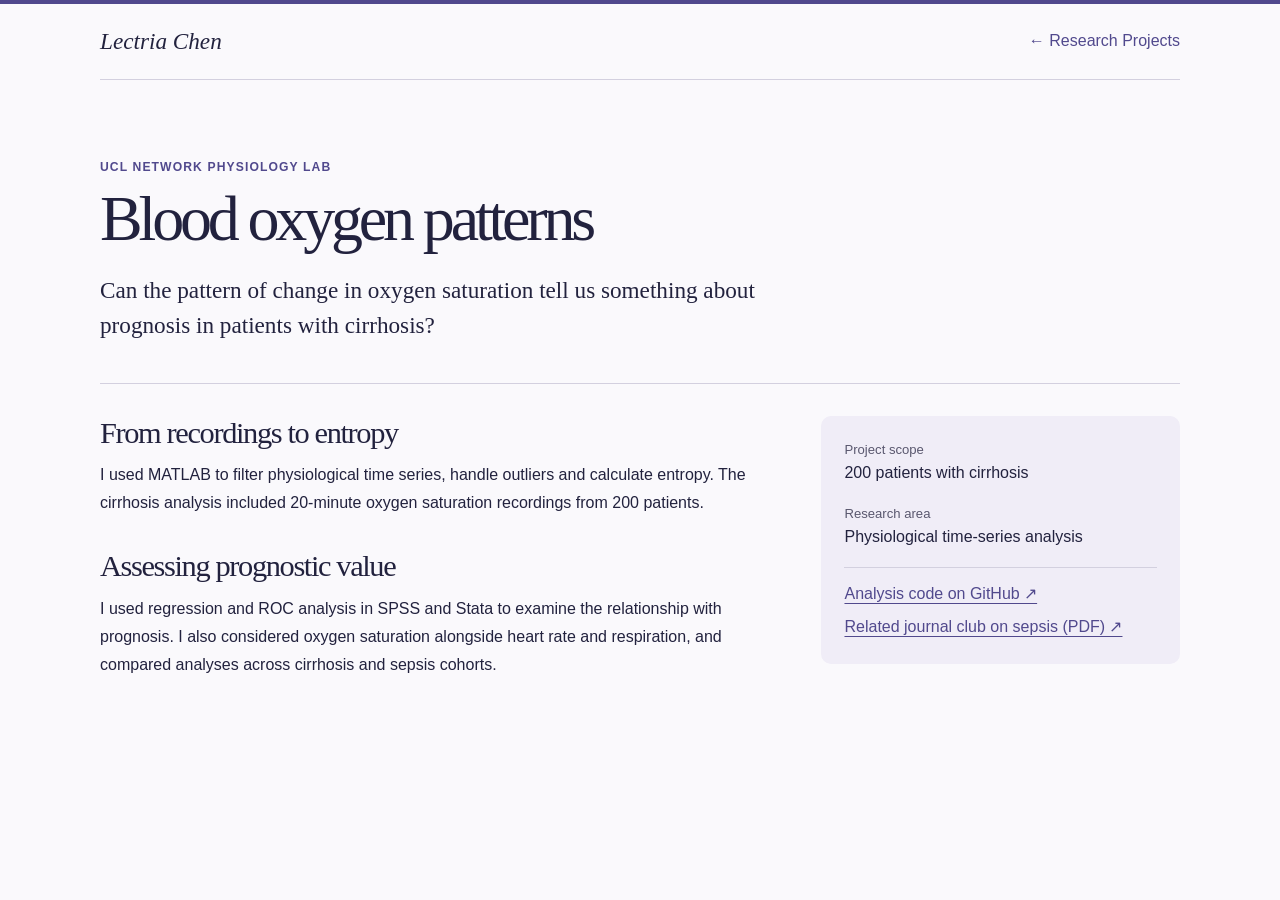
==== projects/blood-oxygen.html @ 3c76105a "Add research project pages, skills cards and wide-screen section navigation" ====
<!doctype html>
<html lang="en">
<head>
  <meta charset="utf-8"><meta name="viewport" content="width=device-width, initial-scale=1">
  <title>Blood oxygen patterns · Yanbing Chen</title>
  <meta name="description" content="Can the pattern of change in oxygen saturation tell us something about prognosis in patients with cirrhosis?">
  <link rel="stylesheet" href="../style.css?v=project-pages-1">
</head>
<body>
  <a class="skip" href="#main">Skip to content</a>
  <header><div class="bar wrap"><a class="signature" href="../index.html#profile">Lectria Chen</a><a href="../index.html#research">← Research Projects</a></div></header>
  <main class="wrap detail" id="main">
    <p class="meta">UCL Network Physiology Lab</p>
    <h1>Blood oxygen patterns</h1>
    <p class="detail-lead">Can the pattern of change in oxygen saturation tell us something about prognosis in patients with cirrhosis?</p>
    <div class="detail-layout">
      <div class="detail-story">
        <section><h2>From recordings to entropy</h2><p>I used MATLAB to filter physiological time series, handle outliers and calculate entropy. The cirrhosis analysis included 20-minute oxygen saturation recordings from 200 patients.</p></section>
        <section><h2>Assessing prognostic value</h2><p>I used regression and ROC analysis in SPSS and Stata to examine the relationship with prognosis. I also considered oxygen saturation alongside heart rate and respiration, and compared analyses across cirrhosis and sepsis cohorts.</p></section>
      </div>
      <aside class="detail-aside" aria-label="Project summary">
        <dl><dt>Project scope</dt><dd>200 patients with cirrhosis</dd><dt>Research area</dt><dd>Physiological time-series analysis</dd></dl>
        
        <ul class="detail-links"><li><a href="https://github.com/Lectria-hub/network-physiology-summer-project">Analysis code on GitHub ↗</a></li><li><a href="../spo2-journal-club.pdf">Related journal club on sepsis (PDF) ↗</a></li></ul>
      </aside>
    </div>
  </main>
</body>
</html>
---- style.css ----
:root {
  color-scheme: light;
  --ink: #22223e;
  --muted: #59576e;
  --accent: #51498d;
  --rule: #d3d0df;
  --paper: #faf9fc;
  --serif: "Baskervville", "Palatino Linotype", Georgia, serif;
}
* { box-sizing: border-box; }
body { margin: 0; background: var(--paper); color: var(--ink); font: 1rem/1.65 "Inter", "Segoe UI", Arial, sans-serif; }
.wrap { width: min(1080px, 88%); margin-inline: auto; }
a { color: var(--accent); text-underline-offset: .23em; text-decoration-thickness: 1px; }
a:hover { color: #261e68; text-decoration: underline; }
a:focus-visible { outline: 2px solid var(--accent); outline-offset: 4px; }
.skip { position: fixed; transform: translateY(-150%); background: white; padding: .6rem; z-index: 11; }
.skip:focus { transform: none; }
html { scroll-padding-top: var(--header-height, 80px); }
header { position: sticky; top: 0; z-index: 10; background: var(--paper); border-top: 4px solid var(--accent); }
nav a[aria-current="location"] { text-decoration: underline; text-decoration-thickness: 2px; }
.bar, nav, .links, footer, figcaption { display: flex; align-items: center; }
.bar { justify-content: space-between; border-bottom: 1px solid var(--rule); min-height: 76px; }
.signature { font: italic 1.45rem var(--serif); color: var(--ink); }
.bar a, .links a, figcaption a, article a, footer a { text-decoration: none; }
.bar a:hover, .links a:hover, figcaption a:hover, article a:hover, footer a:hover { text-decoration: underline; }
nav, .links { gap: clamp(1rem, 3vw, 2.3rem); font-size: .94rem; }
.intro { display: grid; grid-template-columns: 1.3fr 1fr; align-items: center; gap: 7%; padding-block: clamp(3rem, 7vw, 6rem); }
h1, h2, h3, p, figure { margin: 0; }
h1, h2, h3 { font-family: var(--serif); font-weight: 400; line-height: 1.13; }
h1 { margin-top: .4rem; font-size: clamp(3.55rem, 6.7vw, 6.2rem); letter-spacing: -.065em; }
.alias { margin: .35rem 0 1.6rem; color: var(--accent); font: italic 1.5rem var(--serif); }
.alias span { font-size: 1.05rem; font-style: normal; }
.alias span:first-child { margin-inline: .3rem; color: #928da9; }
.meta { font-size: .76rem; letter-spacing: .09em; text-transform: uppercase; color: var(--accent); font-weight: 600; }
.lead { font: 1.37rem/1.5 var(--serif); margin-bottom: .85rem; }
.bio > p:not([class]), article > p:not(.meta), #contact p { color: var(--muted); }
.links { margin-top: 1.45rem; font-weight: 600; }
.plate { background: #e4e1f2; overflow: hidden; aspect-ratio: 1.15; display: grid; place-items: center; }
.plate img { width: 88%; height: 90%; min-height: 0; object-fit: contain; mix-blend-mode: multiply; filter: grayscale(1) sepia(.65) hue-rotate(202deg) saturate(2); }
figcaption { justify-content: space-between; flex-wrap: wrap; gap: .25rem .8rem; margin-top: .55rem; color: var(--muted); font-size: .74rem; }
h2 { font-size: clamp(1.9rem, 3.4vw, 2.75rem); letter-spacing: -.045em; }
h3 { font-size: clamp(1.5rem, 2.4vw, 2rem); letter-spacing: -.035em; margin: .35rem 0 .65rem; }
article + article { margin-top: 1.7rem; padding-top: 1.7rem; border-top: 1px solid var(--rule); }
article a { display: inline-block; margin-top: .65rem; font-size: .9rem; font-weight: 600; }
.email { font: 1.55rem var(--serif); }
#education h4 { margin: .85rem 0 .15rem; font-size: .9rem; font-weight: 600; }
.modules { margin: 0; padding-left: 1.15rem; font-size: .95rem; color: var(--muted); }
.modules li::marker { color: #827ca2; }
.addresses { display: grid; grid-template-columns: max-content 1fr; gap: .5rem 1rem; align-items: baseline; margin: 0 0 .8rem; }
.addresses dt { color: var(--muted); font-size: .9rem; }
.addresses dd { margin: 0; }
@media (max-width: 420px) {
  .addresses { column-gap: .65rem; }
  .email { font-size: 1.25rem; }
}
#contact p { margin-top: .4rem; }
footer { justify-content: space-between; border-top: 1px solid var(--rule); padding-block: 1rem 2rem; color: var(--muted); font-size: .82rem; }
@media (max-width: 740px) {
  .intro { grid-template-columns: 1fr; gap: 2rem; }
  figure { max-width: 28rem; width: 100%; }
  .plate { aspect-ratio: 1.65; }
  .bar { flex-wrap: wrap; gap: .5rem 1rem; padding-block: .8rem; }
  nav { font-size: .86rem; }
}
.section { padding-block: clamp(2rem, 5vw, 4rem); border-top: 1px solid var(--rule); }
.section > h2 { margin-bottom: 1.7rem; }
#education .entries { display: grid; grid-template-columns: repeat(2, minmax(0, 1fr)); gap: 1.2rem; }
.entries article, .sample { padding: clamp(1.25rem, 3vw, 2rem); margin: 0; border: 1px solid var(--rule); background: #fff; }
#education article { border-top: 3px solid #8980ae; }
.sample { max-width: 45rem; }
.projects, .writing-grid {
  display: grid;
  grid-template-columns: repeat(2, minmax(0, 1fr));
  gap: 1rem;
}
.projects { grid-template-columns: repeat(3, minmax(0, 1fr)); }
.project, .writing-grid .sample {
  min-width: 0;
  display: flex;
  flex-direction: column;
  align-items: flex-start;
  margin: 0;
  padding: clamp(1.2rem, 2vw, 1.75rem);
  border: 1px solid #dedbe8;
  border-radius: 12px;
  background: #fff;
}
.project h3, .sample h3 { margin: .6rem 0 .7rem; font-size: clamp(1.5rem, 2vw, 1.9rem); line-height: 1.16; }
.project p:not(.meta), .sample p:not(.meta) { font-size: .97rem; line-height: 1.55; }
.project > a, .sample > a { margin-top: auto; }
.project-links { display: grid; gap: .35rem; margin-top: auto; }
.project-links a { margin-top: 0; }
.project > p:last-of-type, .sample > p:last-of-type { margin-bottom: .9rem; }
.project.receptor { grid-row: span 2; background: #34335f; border-color: #34335f; color: white; }
.receptor p.meta { color: #d9d3ff; }
.receptor p:not(.meta) { color: #eeedf7; }
.receptor h3 { font-size: clamp(2rem, 3vw, 3rem); }
.receptor-figure { margin-top: auto; width: 100%; }
.receptor-figure img { display: block; width: 100%; height: 205px; object-fit: contain; filter: grayscale(1) invert(1) brightness(1.6); mix-blend-mode: screen; }
.receptor-figure a { font-size: .75rem; color: #eeeaff; font-weight: 400; }
.project.compounds { background: #eef2f9; }
.project.kidney, .writing-grid .sample { background: #f0edf9; }
.dissertation-button, article a.dissertation-button {
  display: inline-flex;
  align-items: center;
  justify-content: center;
  flex-wrap: wrap;
  gap: .3rem .65rem;
  min-height: 46px;
  padding: .67rem 1rem;
  border-radius: 7px;
  background: #4c38aa;
  color: white;
  font-size: 1.05rem;
  font-weight: 650;
  line-height: 1.35;
  text-decoration: none;
}
#education .dissertation-button { margin-top: 1.2rem; }
article a.dissertation-button:hover { background: #352582; color: #fff; text-decoration: none; }
.dissertation-button small { font-size: .73rem; font-weight: 500; letter-spacing: .05em; }
.writing-grid .sample { border-top: 4px solid #6454aa; }
@media (max-width: 850px) {
  .projects, .writing-grid { grid-template-columns: repeat(2, minmax(0, 1fr)); }
}
@media (max-width: 540px) {
  .projects, .writing-grid { grid-template-columns: 1fr; }
  .project.receptor { grid-row: auto; }
  .receptor-figure img { height: 145px; }
}
@media (max-width: 740px) {
  #education .entries { grid-template-columns: 1fr; }
  nav { flex-wrap: wrap; gap: .3rem 1rem; }
}
@media print {
  header, footer { display: none; }
}
.section-nav { flex-wrap: wrap; gap: .35rem clamp(.8rem, 1.6vw, 1.7rem); }
.section-nav a[aria-current="location"] { text-decoration: underline; text-decoration-thickness: 2px; }
@media (min-width: 1420px) and (min-height: 550px) {
  .section-nav {
    position: fixed; left: calc(75% + 198px); top: 50%; transform: translateY(-50%);
    flex-direction: column; align-items: stretch; flex-wrap: nowrap; gap: 0;
    border-left: 1px solid #c8c3db; font-size: .86rem;
  }
  .section-nav a { position: relative; padding: .52rem .5rem .52rem 1.15rem; color: var(--muted); }
  .section-nav a::before {
    content: ""; position: absolute; left: -4px; top: calc(50% - 3.5px);
    width: 7px; height: 7px; border: 1px solid #aaa2c5; border-radius: 50%; background: var(--paper);
  }
  .section-nav a[aria-current="location"] { color: #453282; text-decoration: none; font-weight: 650; }
  .section-nav a[aria-current="location"]::before { background: #594494; border-color: #594494; }
}
.project { position: relative; }
.project h3 .project-open { display: inline; font: inherit; color: inherit; margin: 0; }
.project-open::after { content: ""; position: absolute; inset: 0; border-radius: 12px; }
.project-open span { display: inline-block; color: var(--accent); font: 1.1rem "Segoe UI", sans-serif; vertical-align: middle; }
.receptor .project-open span { color: #ddd8fc; }
.project > a, .project figcaption a { position: relative; z-index: 1; }
.project:has(.project-open:hover), .project:has(.project-open:focus-visible) {
  box-shadow: 0 5px 20px #33285818; border-color: #998cba;
}
.skill-grid { display: grid; grid-template-columns: repeat(2, minmax(0, 1fr)); gap: 1rem; }
.skill-card { padding: clamp(1.25rem, 2.5vw, 2rem); border: 1px solid var(--rule); border-radius: 12px; background: #fff; }
.skill-card h3 { margin: 0 0 .85rem; font-size: 1.6rem; }
.skill-card ul { list-style: none; margin: 0; padding: 0; display: flex; flex-wrap: wrap; gap: .45rem; }
.skill-card li { padding: .18rem .7rem; background: #f1eef8; border: 1px solid #e0daed; border-radius: 2rem; color: #494069; font-size: .88rem; }
.skill-context { color: var(--muted); font-size: .9rem; margin: -.3rem 0 .8rem; }
.detail { padding-block: clamp(3rem, 6vw, 5rem); }
.detail h1 { max-width: 21ch; font-size: clamp(3rem, 5vw, 4.9rem); line-height: 1.04; margin: .6rem 0 1.25rem; }
.detail-lead { max-width: 58ch; font: 1.45rem/1.5 var(--serif); }
.detail-layout { display: grid; grid-template-columns: minmax(0, 1.8fr) minmax(0, 1fr); gap: 7%; margin-top: 2.5rem; padding-top: 2rem; border-top: 1px solid var(--rule); }
.detail-story section + section { margin-top: 2rem; }
.detail-story h2 { font-size: 1.9rem; margin-bottom: .7rem; }
.detail-story p { line-height: 1.75; }
.detail-aside { align-self: start; background: #f0edf7; border-radius: 10px; padding: 1.45rem; }
.detail-aside dl, .detail-aside dd { margin: 0; }
.detail-aside dt { color: var(--muted); font-size: .82rem; }
.detail-aside dd + dt { margin-top: 1rem; }
.detail-links { list-style: none; border-top: 1px solid var(--rule); margin: 1rem 0 0; padding: .8rem 0 0; }
.detail-links li + li { margin-top: .45rem; }
.detail-figure { margin-top: 1rem; }
.detail-figure img { display: block; width: 100%; height: 175px; object-fit: contain; mix-blend-mode: multiply; }
@media (max-width: 740px) {
  .skill-grid, .detail-layout { grid-template-columns: 1fr; }
  .detail-layout { gap: 1.5rem; }
}
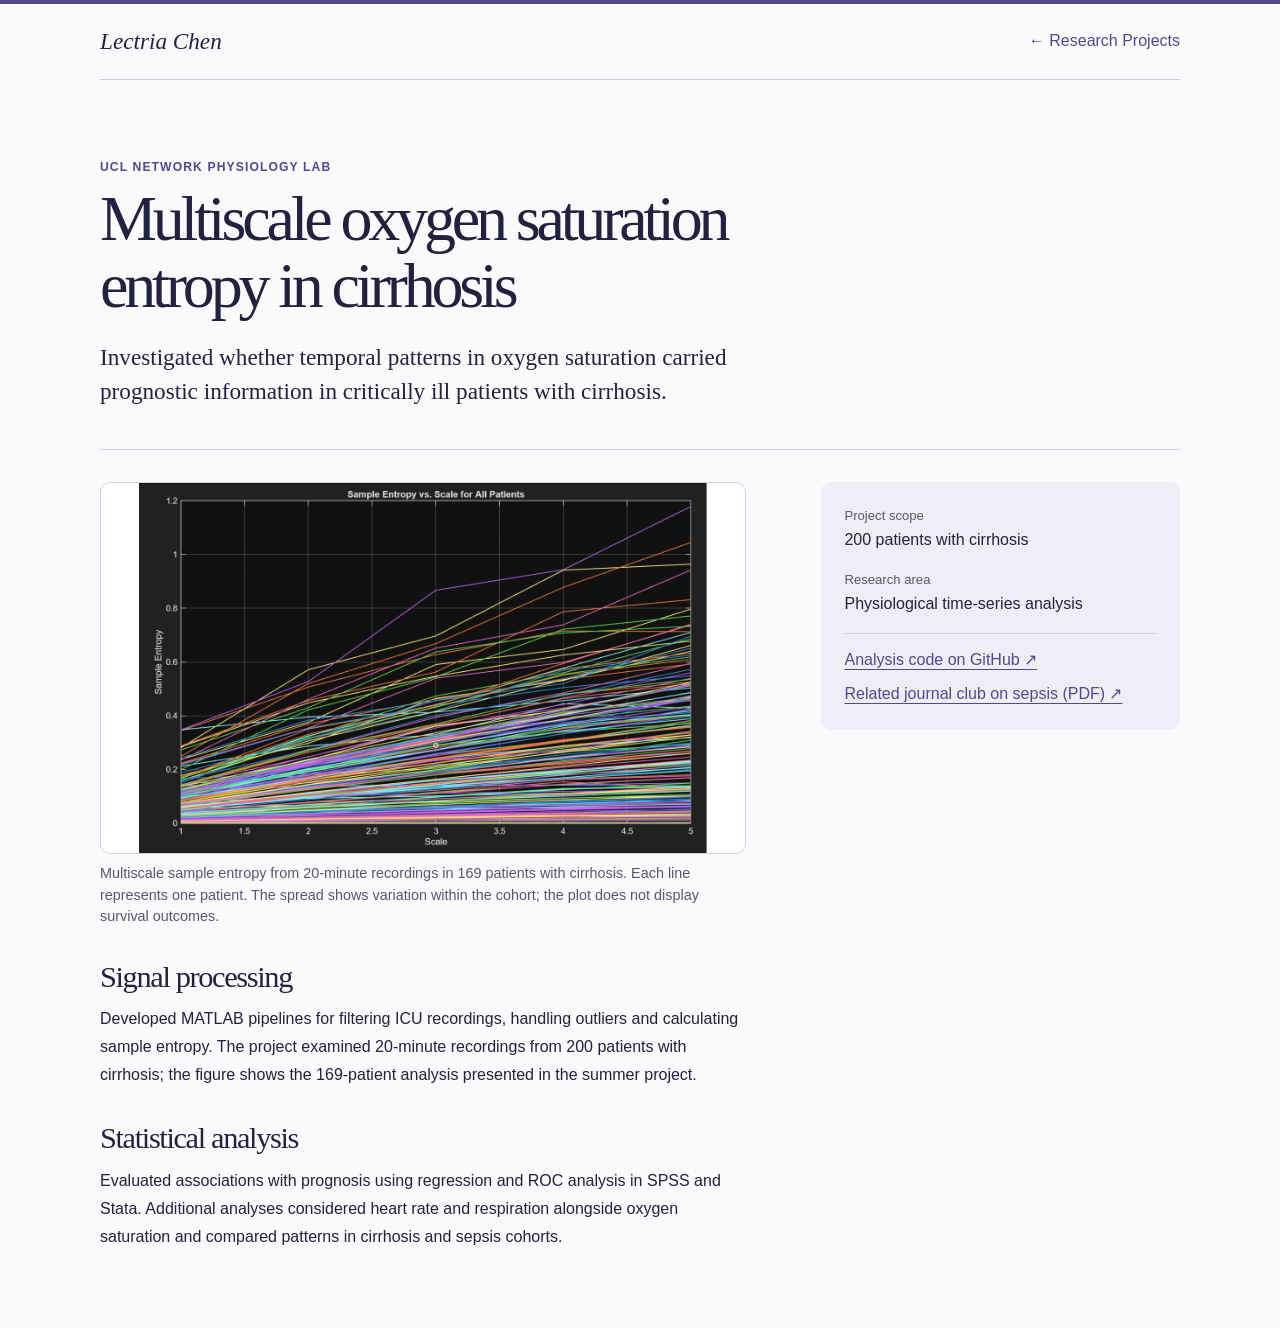
==== commit 203e1075: "Show project-specific research figures and clarify research contributions" ====
--- a/projects/blood-oxygen.html
+++ b/projects/blood-oxygen.html
@@ -2,21 +2,22 @@
 <html lang="en">
 <head>
   <meta charset="utf-8"><meta name="viewport" content="width=device-width, initial-scale=1">
-  <title>Blood oxygen patterns · Yanbing Chen</title>
-  <meta name="description" content="Can the pattern of change in oxygen saturation tell us something about prognosis in patients with cirrhosis?">
-  <link rel="stylesheet" href="../style.css?v=project-pages-1">
+  <title>Multiscale oxygen saturation entropy in cirrhosis · Yanbing Chen</title>
+  <meta name="description" content="Investigated whether temporal patterns in oxygen saturation carried prognostic information in critically ill patients with cirrhosis.">
+  <link rel="stylesheet" href="../style.css?v=research-figures-1">
 </head>
 <body>
   <a class="skip" href="#main">Skip to content</a>
   <header><div class="bar wrap"><a class="signature" href="../index.html#profile">Lectria Chen</a><a href="../index.html#research">← Research Projects</a></div></header>
   <main class="wrap detail" id="main">
     <p class="meta">UCL Network Physiology Lab</p>
-    <h1>Blood oxygen patterns</h1>
-    <p class="detail-lead">Can the pattern of change in oxygen saturation tell us something about prognosis in patients with cirrhosis?</p>
+    <h1>Multiscale oxygen saturation entropy in cirrhosis</h1>
+    <p class="detail-lead">Investigated whether temporal patterns in oxygen saturation carried prognostic information in critically ill patients with cirrhosis.</p>
     <div class="detail-layout">
       <div class="detail-story">
-        <section><h2>From recordings to entropy</h2><p>I used MATLAB to filter physiological time series, handle outliers and calculate entropy. The cirrhosis analysis included 20-minute oxygen saturation recordings from 200 patients.</p></section>
-        <section><h2>Assessing prognostic value</h2><p>I used regression and ROC analysis in SPSS and Stata to examine the relationship with prognosis. I also considered oxygen saturation alongside heart rate and respiration, and compared analyses across cirrhosis and sepsis cohorts.</p></section>
+        <figure class="project-result"><a href="../figures/entropy-scales.webp" aria-label="Open full-size project figure"><img src="../figures/entropy-scales.webp" alt="Patient-level oxygen saturation entropy across five time scales"></a><figcaption>Multiscale sample entropy from 20-minute recordings in 169 patients with cirrhosis. Each line represents one patient. The spread shows variation within the cohort; the plot does not display survival outcomes.</figcaption></figure>
+        <section><h2>Signal processing</h2><p>Developed MATLAB pipelines for filtering ICU recordings, handling outliers and calculating sample entropy. The project examined 20-minute recordings from 200 patients with cirrhosis; the figure shows the 169-patient analysis presented in the summer project.</p></section>
+        <section><h2>Statistical analysis</h2><p>Evaluated associations with prognosis using regression and ROC analysis in SPSS and Stata. Additional analyses considered heart rate and respiration alongside oxygen saturation and compared patterns in cirrhosis and sepsis cohorts.</p></section>
       </div>
       <aside class="detail-aside" aria-label="Project summary">
         <dl><dt>Project scope</dt><dd>200 patients with cirrhosis</dd><dt>Research area</dt><dd>Physiological time-series analysis</dd></dl>
--- a/style.css
+++ b/style.css
@@ -154,7 +154,24 @@
 .project { position: relative; }
 .project h3 .project-open { display: inline; font: inherit; color: inherit; margin: 0; }
 .project-open::after { content: ""; position: absolute; inset: 0; border-radius: 12px; }
-.project-open span { display: inline-block; color: var(--accent); font: 1.1rem "Segoe UI", sans-serif; vertical-align: middle; }
+.project > .meta { padding-right: 2.8rem; min-height: 1.6rem; }
+.project-open span {
+  position: absolute; top: 1rem; right: 1rem; display: grid; place-items: center;
+  width: 2.35rem; height: 2.35rem; border-radius: 50%; background: #e7e2f3;
+  color: var(--accent); font: 1.75rem/1 "Segoe UI", sans-serif;
+}
+.project h3 .project-open:hover { text-decoration-thickness: 1px; }
+.receptor .project-open span { background: #504c77; }
+.project-image { width: 100%; margin: auto 0 .7rem; background: #fff; border-radius: 7px; overflow: hidden; }
+.project-image img { display: block; width: 100%; height: 128px; object-fit: contain; }
+.receptor .project-image { flex: 1; display: grid; align-items: center; margin-top: 1.2rem; background: #f4f2f9; }
+.receptor .project-image img { height: clamp(240px, 25vw, 365px); mix-blend-mode: multiply; }
+.project > .project-image ~ a { margin-top: .25rem; }
+.design-plate img { filter: none; mix-blend-mode: multiply; height: 91%; }
+.project-result { margin: 0 0 2rem; }
+.project-result > a { display: grid; place-items: center; background: white; border: 1px solid var(--rule); border-radius: 10px; overflow: hidden; }
+.project-result img { width: 100%; max-height: 370px; object-fit: contain; }
+.project-result figcaption { display: block; font-size: .9rem; line-height: 1.5; }
 .receptor .project-open span { color: #ddd8fc; }
 .project > a, .project figcaption a { position: relative; z-index: 1; }
 .project:has(.project-open:hover), .project:has(.project-open:focus-visible) {
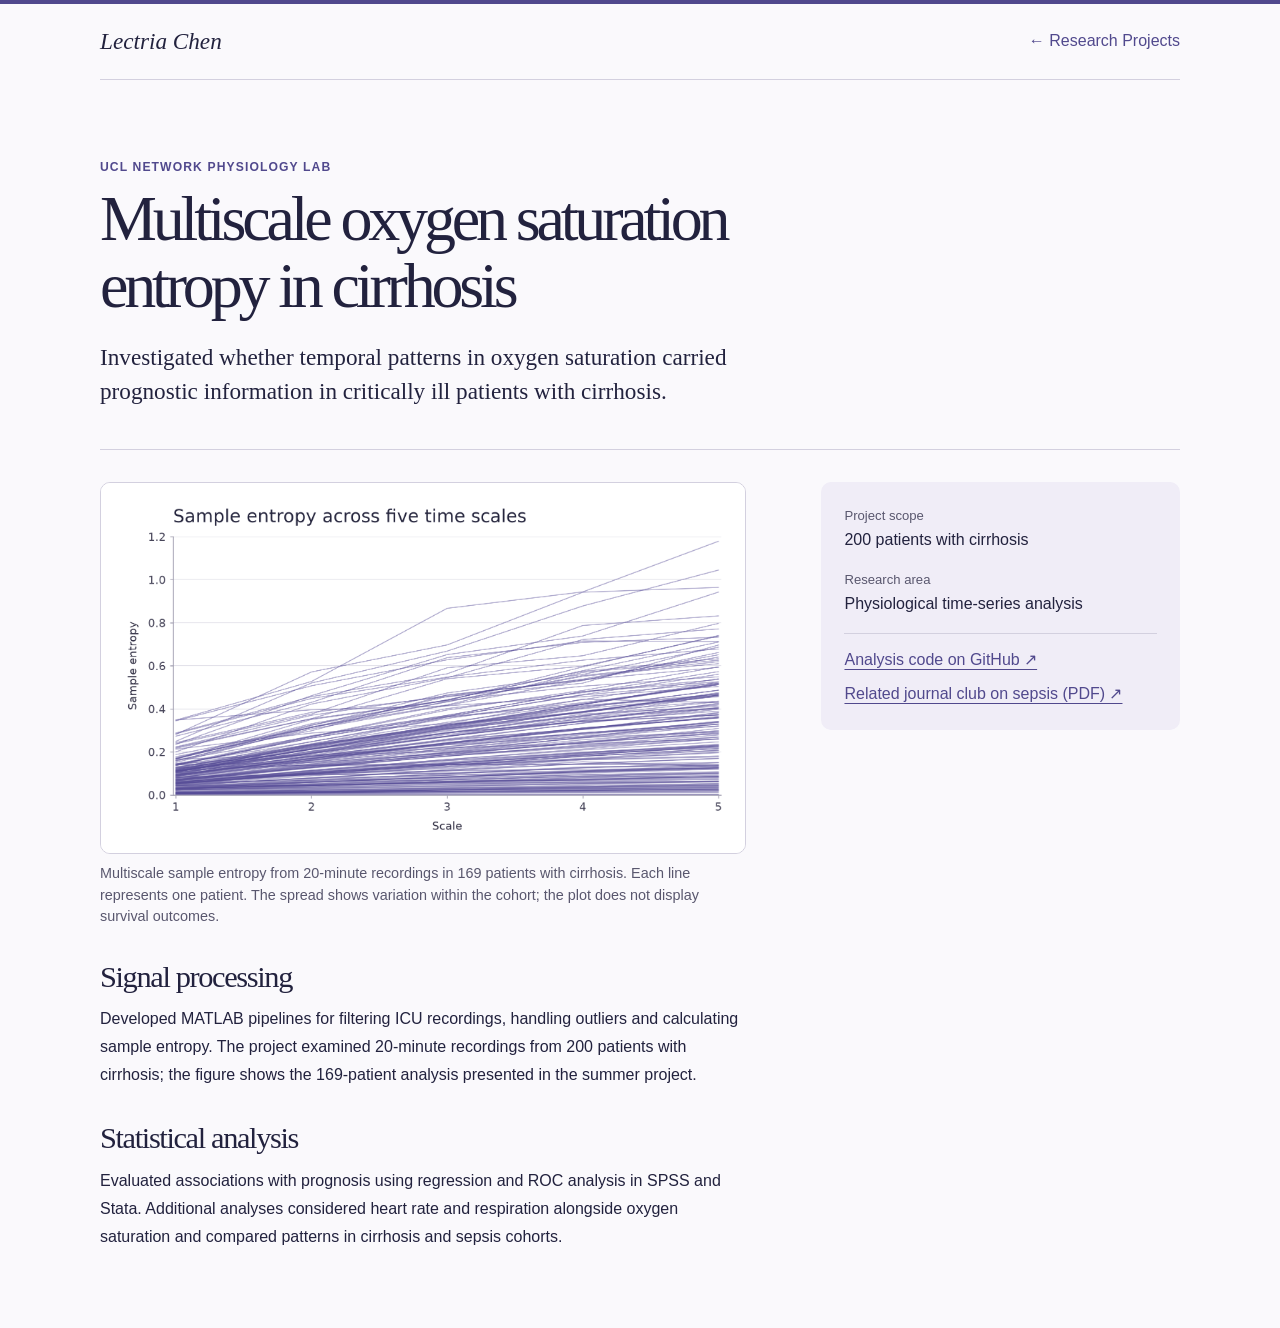
==== commit acdeb60d: "Redraw oxygen entropy trajectories on a white background" ====
--- a/projects/blood-oxygen.html
+++ b/projects/blood-oxygen.html
@@ -15,7 +15,7 @@
     <p class="detail-lead">Investigated whether temporal patterns in oxygen saturation carried prognostic information in critically ill patients with cirrhosis.</p>
     <div class="detail-layout">
       <div class="detail-story">
-        <figure class="project-result"><a href="../figures/entropy-scales.webp" aria-label="Open full-size project figure"><img src="../figures/entropy-scales.webp" alt="Patient-level oxygen saturation entropy across five time scales"></a><figcaption>Multiscale sample entropy from 20-minute recordings in 169 patients with cirrhosis. Each line represents one patient. The spread shows variation within the cohort; the plot does not display survival outcomes.</figcaption></figure>
+        <figure class="project-result"><a href="../figures/entropy-scales.webp?v=white" aria-label="Open full-size project figure"><img src="../figures/entropy-scales.webp?v=white" alt="Patient-level oxygen saturation entropy across five time scales"></a><figcaption>Multiscale sample entropy from 20-minute recordings in 169 patients with cirrhosis. Each line represents one patient. The spread shows variation within the cohort; the plot does not display survival outcomes.</figcaption></figure>
         <section><h2>Signal processing</h2><p>Developed MATLAB pipelines for filtering ICU recordings, handling outliers and calculating sample entropy. The project examined 20-minute recordings from 200 patients with cirrhosis; the figure shows the 169-patient analysis presented in the summer project.</p></section>
         <section><h2>Statistical analysis</h2><p>Evaluated associations with prognosis using regression and ROC analysis in SPSS and Stata. Additional analyses considered heart rate and respiration alongside oxygen saturation and compared patterns in cirrhosis and sepsis cohorts.</p></section>
       </div>
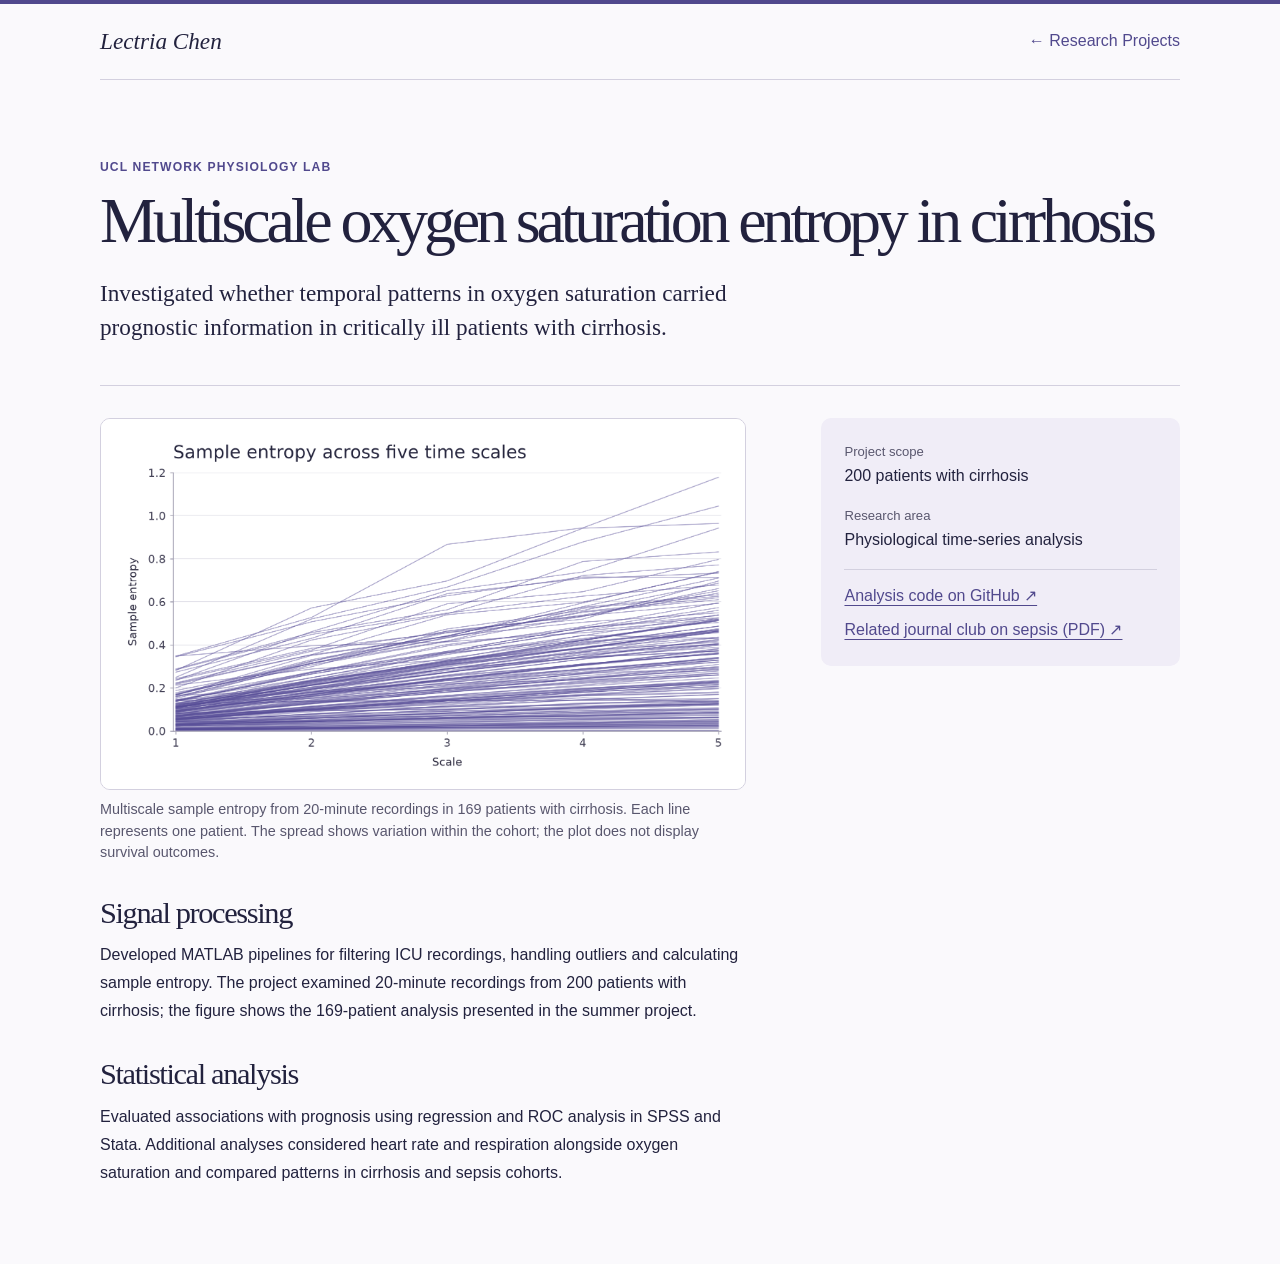
==== commit 35ddb2e0: "Balance project headings across desktop layouts" ====
--- a/projects/blood-oxygen.html
+++ b/projects/blood-oxygen.html
@@ -4,7 +4,7 @@
   <meta charset="utf-8"><meta name="viewport" content="width=device-width, initial-scale=1">
   <title>Multiscale oxygen saturation entropy in cirrhosis · Yanbing Chen</title>
   <meta name="description" content="Investigated whether temporal patterns in oxygen saturation carried prognostic information in critically ill patients with cirrhosis.">
-  <link rel="stylesheet" href="../style.css?v=research-figures-1">
+  <link rel="stylesheet" href="../style.css?v=project-titles-2">
 </head>
 <body>
   <a class="skip" href="#main">Skip to content</a>
--- a/style.css
+++ b/style.css
@@ -184,7 +184,10 @@
 .skill-card li { padding: .18rem .7rem; background: #f1eef8; border: 1px solid #e0daed; border-radius: 2rem; color: #494069; font-size: .88rem; }
 .skill-context { color: var(--muted); font-size: .9rem; margin: -.3rem 0 .8rem; }
 .detail { padding-block: clamp(3rem, 6vw, 5rem); }
-.detail h1 { max-width: 21ch; font-size: clamp(3rem, 5vw, 4.9rem); line-height: 1.04; margin: .6rem 0 1.25rem; }
+.detail h1 { font-size: clamp(2.35rem, 5vw, 4.4rem); line-height: 1.08; text-wrap: balance; margin: .6rem 0 1.25rem; }
+@media (min-width: 741px) {
+  .detail h1 .title-line { display: block; }
+}
 .detail-lead { max-width: 58ch; font: 1.45rem/1.5 var(--serif); }
 .detail-layout { display: grid; grid-template-columns: minmax(0, 1.8fr) minmax(0, 1fr); gap: 7%; margin-top: 2.5rem; padding-top: 2rem; border-top: 1px solid var(--rule); }
 .detail-story section + section { margin-top: 2rem; }
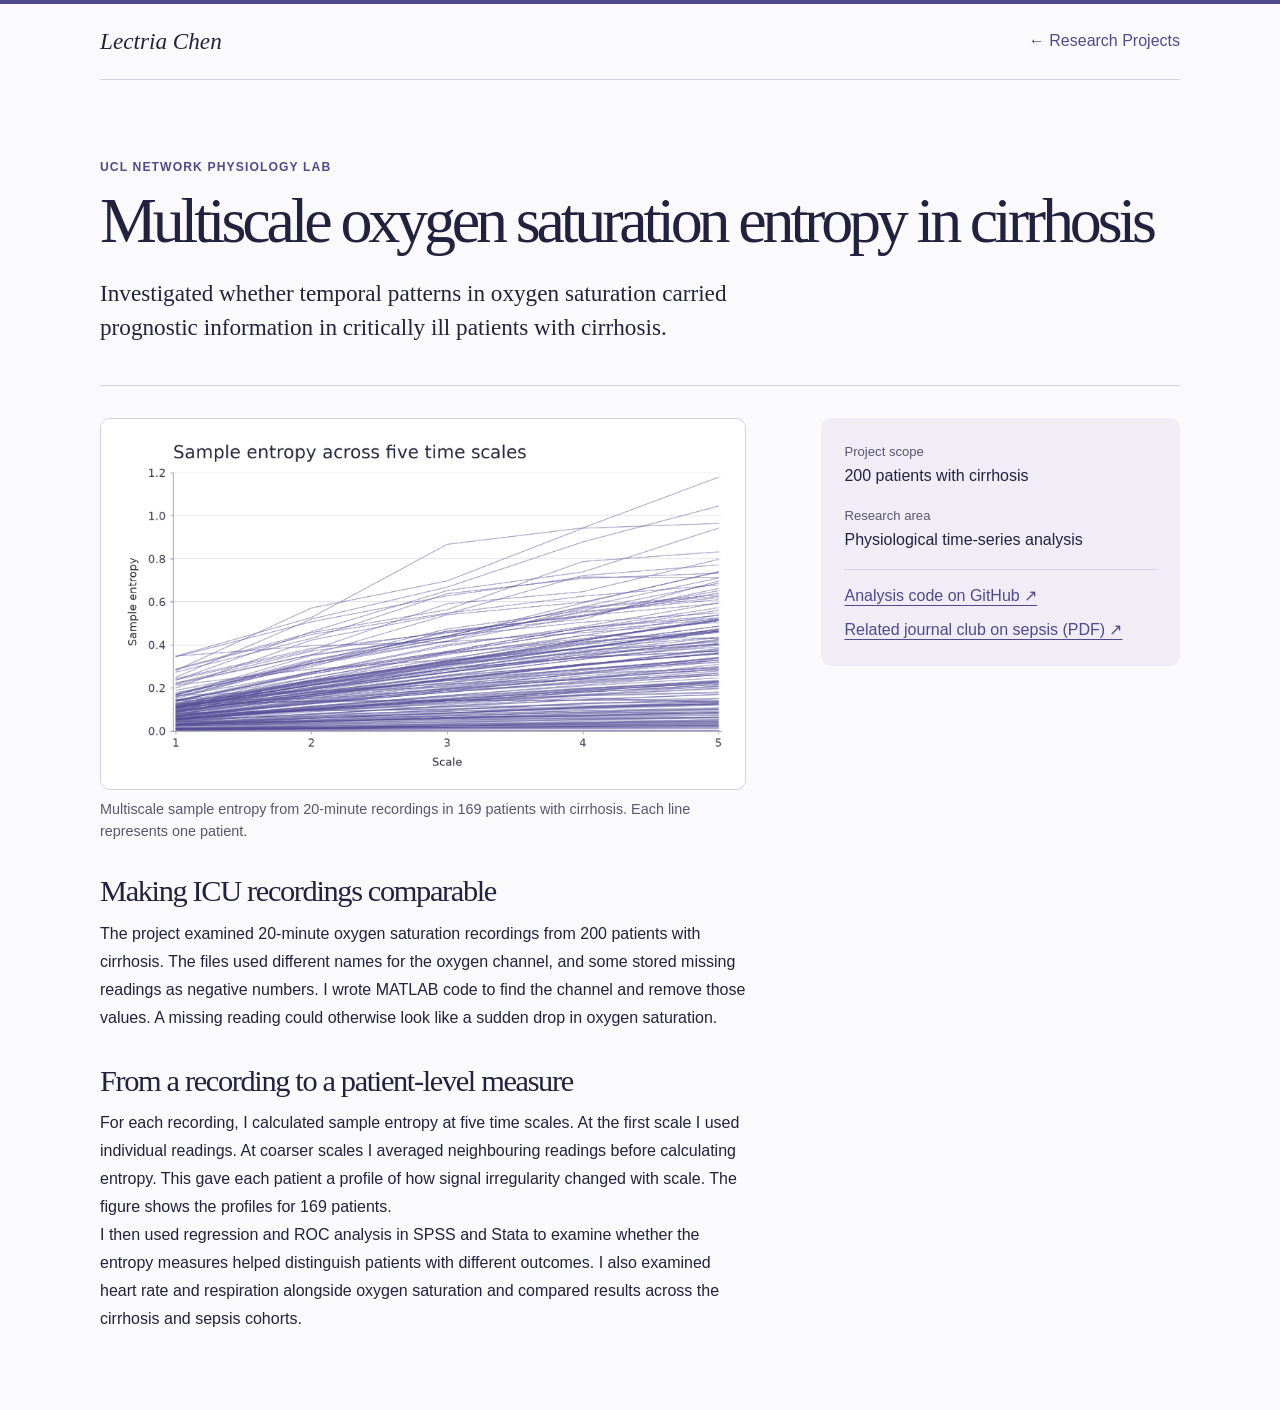
==== commit b3fddc8d: "Explain project workflows, challenges and outcomes in plain language" ====
--- a/projects/blood-oxygen.html
+++ b/projects/blood-oxygen.html
@@ -15,9 +15,16 @@
     <p class="detail-lead">Investigated whether temporal patterns in oxygen saturation carried prognostic information in critically ill patients with cirrhosis.</p>
     <div class="detail-layout">
       <div class="detail-story">
-        <figure class="project-result"><a href="../figures/entropy-scales.webp?v=white" aria-label="Open full-size project figure"><img src="../figures/entropy-scales.webp?v=white" alt="Patient-level oxygen saturation entropy across five time scales"></a><figcaption>Multiscale sample entropy from 20-minute recordings in 169 patients with cirrhosis. Each line represents one patient. The spread shows variation within the cohort; the plot does not display survival outcomes.</figcaption></figure>
-        <section><h2>Signal processing</h2><p>Developed MATLAB pipelines for filtering ICU recordings, handling outliers and calculating sample entropy. The project examined 20-minute recordings from 200 patients with cirrhosis; the figure shows the 169-patient analysis presented in the summer project.</p></section>
-        <section><h2>Statistical analysis</h2><p>Evaluated associations with prognosis using regression and ROC analysis in SPSS and Stata. Additional analyses considered heart rate and respiration alongside oxygen saturation and compared patterns in cirrhosis and sepsis cohorts.</p></section>
+        <figure class="project-result"><a href="../figures/entropy-scales.webp?v=white" aria-label="Open full-size project figure"><img src="../figures/entropy-scales.webp?v=white" alt="Patient-level oxygen saturation entropy across five time scales"></a><figcaption>Multiscale sample entropy from 20-minute recordings in 169 patients with cirrhosis. Each line represents one patient.</figcaption></figure>
+        <section>
+          <h2>Making ICU recordings comparable</h2>
+          <p>The project examined 20-minute oxygen saturation recordings from 200 patients with cirrhosis. The files used different names for the oxygen channel, and some stored missing readings as negative numbers. I wrote MATLAB code to find the channel and remove those values. A missing reading could otherwise look like a sudden drop in oxygen saturation.</p>
+        </section>
+        <section>
+          <h2>From a recording to a patient-level measure</h2>
+          <p>For each recording, I calculated sample entropy at five time scales. At the first scale I used individual readings. At coarser scales I averaged neighbouring readings before calculating entropy. This gave each patient a profile of how signal irregularity changed with scale. The figure shows the profiles for 169 patients.</p>
+          <p>I then used regression and ROC analysis in SPSS and Stata to examine whether the entropy measures helped distinguish patients with different outcomes. I also examined heart rate and respiration alongside oxygen saturation and compared results across the cirrhosis and sepsis cohorts.</p>
+        </section>
       </div>
       <aside class="detail-aside" aria-label="Project summary">
         <dl><dt>Project scope</dt><dd>200 patients with cirrhosis</dd><dt>Research area</dt><dd>Physiological time-series analysis</dd></dl>
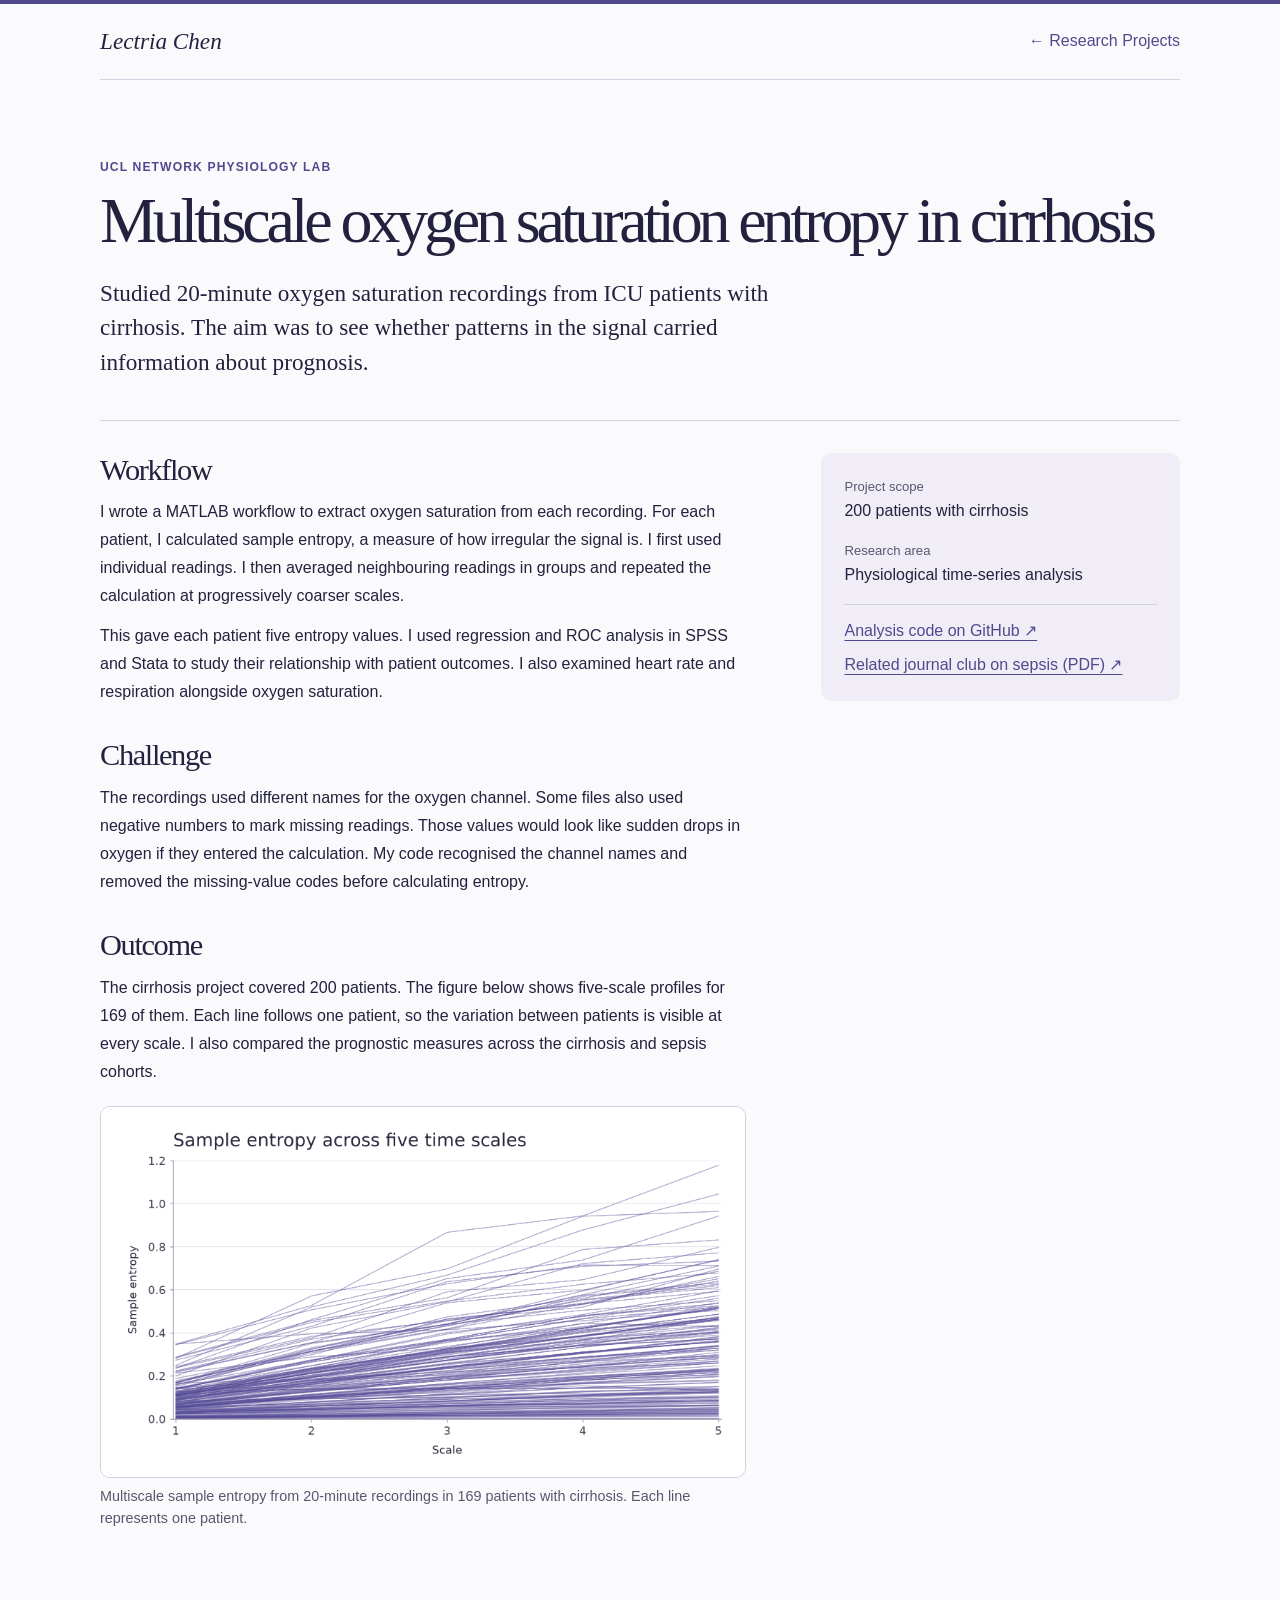
==== commit 60ebb522: "Make workflow, challenge and outcome explicit on all project pages" ====
--- a/projects/blood-oxygen.html
+++ b/projects/blood-oxygen.html
@@ -4,7 +4,7 @@
   <meta charset="utf-8"><meta name="viewport" content="width=device-width, initial-scale=1">
   <title>Multiscale oxygen saturation entropy in cirrhosis · Yanbing Chen</title>
   <meta name="description" content="Investigated whether temporal patterns in oxygen saturation carried prognostic information in critically ill patients with cirrhosis.">
-  <link rel="stylesheet" href="../style.css?v=project-titles-2">
+  <link rel="stylesheet" href="../style.css?v=project-story-3">
 </head>
 <body>
   <a class="skip" href="#main">Skip to content</a>
@@ -12,19 +12,23 @@
   <main class="wrap detail" id="main">
     <p class="meta">UCL Network Physiology Lab</p>
     <h1>Multiscale oxygen saturation entropy in cirrhosis</h1>
-    <p class="detail-lead">Investigated whether temporal patterns in oxygen saturation carried prognostic information in critically ill patients with cirrhosis.</p>
+    <p class="detail-lead">Studied 20-minute oxygen saturation recordings from ICU patients with cirrhosis. The aim was to see whether patterns in the signal carried information about prognosis.</p>
     <div class="detail-layout">
       <div class="detail-story">
+        <section id="workflow">
+          <h2>Workflow</h2>
+          <p>I wrote a MATLAB workflow to extract oxygen saturation from each recording. For each patient, I calculated sample entropy, a measure of how irregular the signal is. I first used individual readings. I then averaged neighbouring readings in groups and repeated the calculation at progressively coarser scales.</p>
+          <p>This gave each patient five entropy values. I used regression and ROC analysis in SPSS and Stata to study their relationship with patient outcomes. I also examined heart rate and respiration alongside oxygen saturation.</p>
+        </section>
+        <section id="challenge">
+          <h2>Challenge</h2>
+          <p>The recordings used different names for the oxygen channel. Some files also used negative numbers to mark missing readings. Those values would look like sudden drops in oxygen if they entered the calculation. My code recognised the channel names and removed the missing-value codes before calculating entropy.</p>
+        </section>
+        <section id="outcome">
+          <h2>Outcome</h2>
+          <p>The cirrhosis project covered 200 patients. The figure below shows five-scale profiles for 169 of them. Each line follows one patient, so the variation between patients is visible at every scale. I also compared the prognostic measures across the cirrhosis and sepsis cohorts.</p>
+        </section>
         <figure class="project-result"><a href="../figures/entropy-scales.webp?v=white" aria-label="Open full-size project figure"><img src="../figures/entropy-scales.webp?v=white" alt="Patient-level oxygen saturation entropy across five time scales"></a><figcaption>Multiscale sample entropy from 20-minute recordings in 169 patients with cirrhosis. Each line represents one patient.</figcaption></figure>
-        <section>
-          <h2>Making ICU recordings comparable</h2>
-          <p>The project examined 20-minute oxygen saturation recordings from 200 patients with cirrhosis. The files used different names for the oxygen channel, and some stored missing readings as negative numbers. I wrote MATLAB code to find the channel and remove those values. A missing reading could otherwise look like a sudden drop in oxygen saturation.</p>
-        </section>
-        <section>
-          <h2>From a recording to a patient-level measure</h2>
-          <p>For each recording, I calculated sample entropy at five time scales. At the first scale I used individual readings. At coarser scales I averaged neighbouring readings before calculating entropy. This gave each patient a profile of how signal irregularity changed with scale. The figure shows the profiles for 169 patients.</p>
-          <p>I then used regression and ROC analysis in SPSS and Stata to examine whether the entropy measures helped distinguish patients with different outcomes. I also examined heart rate and respiration alongside oxygen saturation and compared results across the cirrhosis and sepsis cohorts.</p>
-        </section>
       </div>
       <aside class="detail-aside" aria-label="Project summary">
         <dl><dt>Project scope</dt><dd>200 patients with cirrhosis</dd><dt>Research area</dt><dd>Physiological time-series analysis</dd></dl>
--- a/style.css
+++ b/style.css
@@ -191,6 +191,8 @@
 .detail-lead { max-width: 58ch; font: 1.45rem/1.5 var(--serif); }
 .detail-layout { display: grid; grid-template-columns: minmax(0, 1.8fr) minmax(0, 1fr); gap: 7%; margin-top: 2.5rem; padding-top: 2rem; border-top: 1px solid var(--rule); }
 .detail-story section + section { margin-top: 2rem; }
+.detail-story p + p { margin-top: .75rem; }
+.detail-story section + figure { margin-top: 1.25rem; }
 .detail-story h2 { font-size: 1.9rem; margin-bottom: .7rem; }
 .detail-story p { line-height: 1.75; }
 .detail-aside { align-self: start; background: #f0edf7; border-radius: 10px; padding: 1.45rem; }
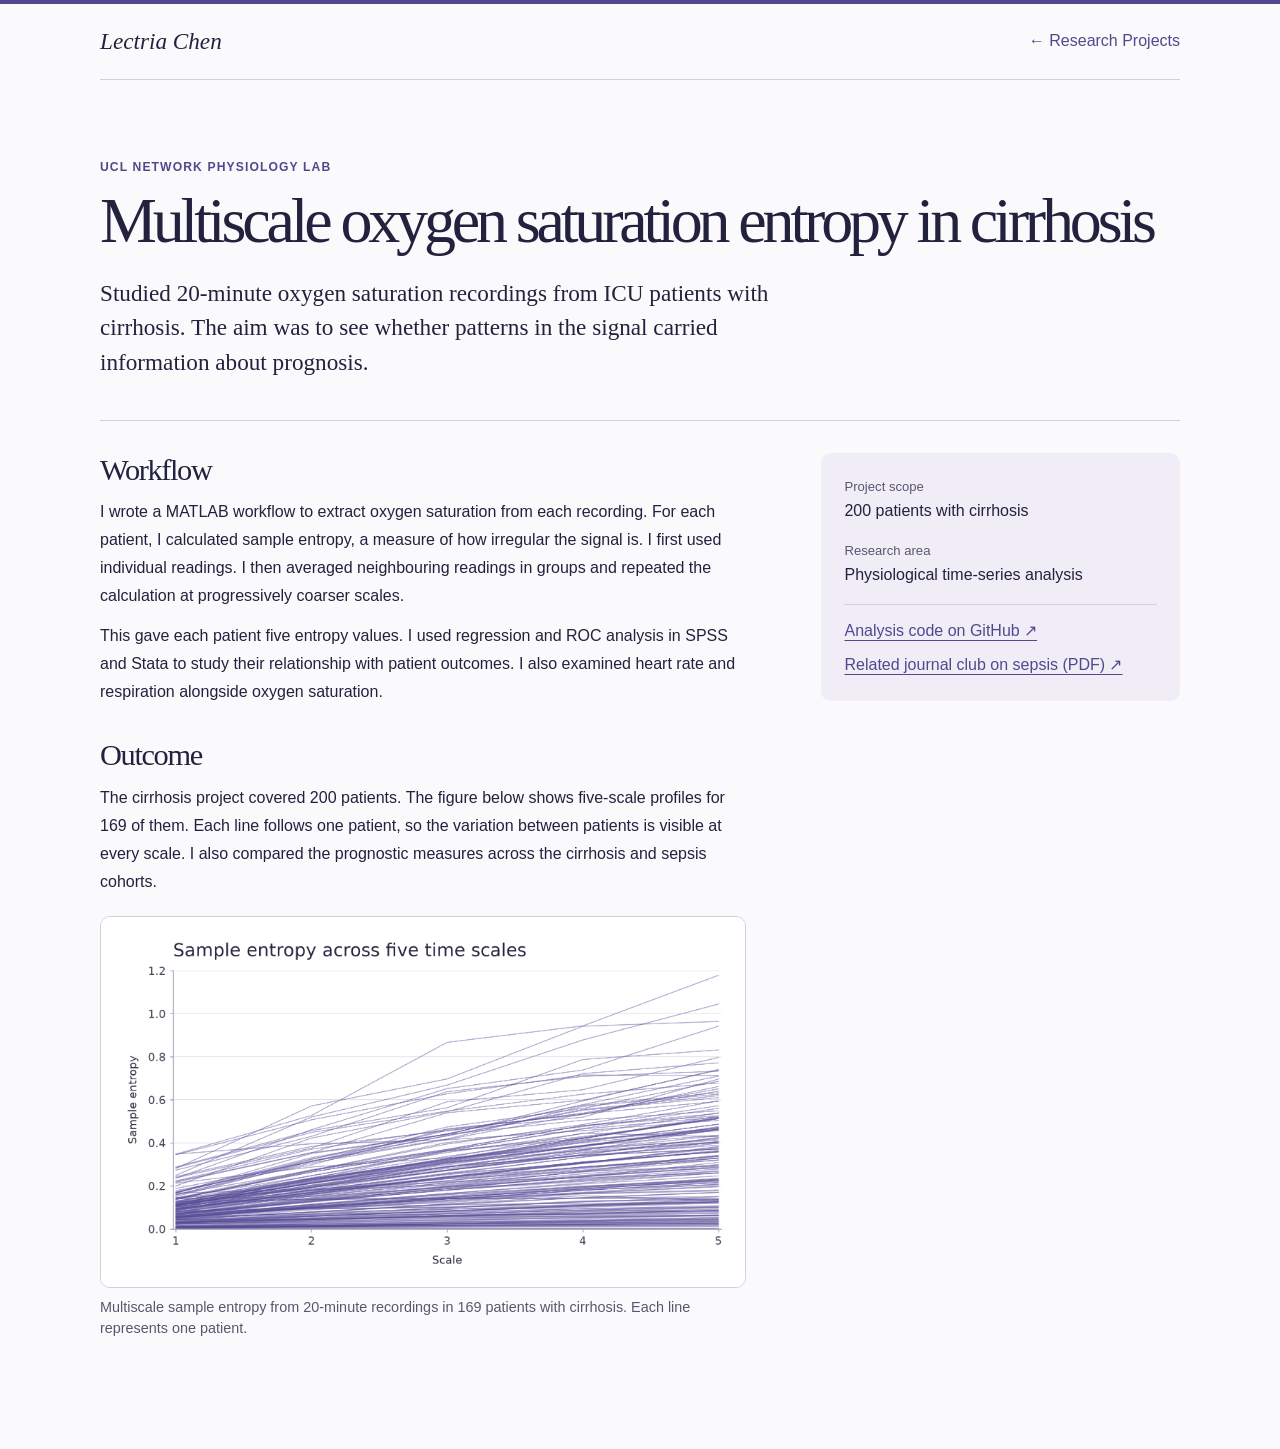
==== commit 051d7590: "Remove challenge sections from research project pages" ====
--- a/projects/blood-oxygen.html
+++ b/projects/blood-oxygen.html
@@ -20,10 +20,6 @@
           <p>I wrote a MATLAB workflow to extract oxygen saturation from each recording. For each patient, I calculated sample entropy, a measure of how irregular the signal is. I first used individual readings. I then averaged neighbouring readings in groups and repeated the calculation at progressively coarser scales.</p>
           <p>This gave each patient five entropy values. I used regression and ROC analysis in SPSS and Stata to study their relationship with patient outcomes. I also examined heart rate and respiration alongside oxygen saturation.</p>
         </section>
-        <section id="challenge">
-          <h2>Challenge</h2>
-          <p>The recordings used different names for the oxygen channel. Some files also used negative numbers to mark missing readings. Those values would look like sudden drops in oxygen if they entered the calculation. My code recognised the channel names and removed the missing-value codes before calculating entropy.</p>
-        </section>
         <section id="outcome">
           <h2>Outcome</h2>
           <p>The cirrhosis project covered 200 patients. The figure below shows five-scale profiles for 169 of them. Each line follows one patient, so the variation between patients is visible at every scale. I also compared the prognostic measures across the cirrhosis and sepsis cohorts.</p>
